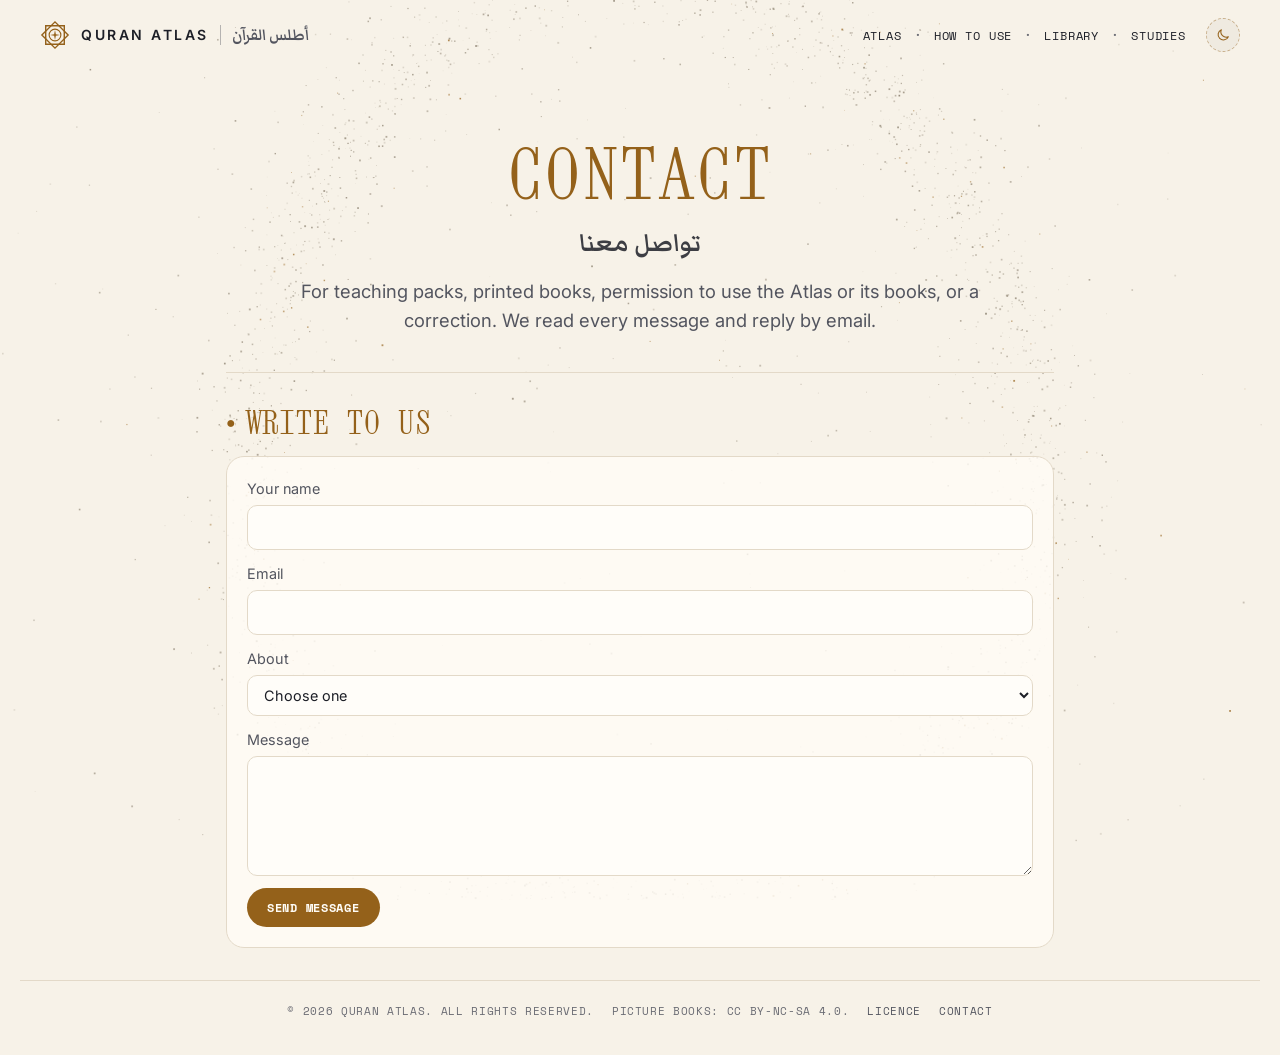
==== contact/index.html @ 5d920709 "Replace Support with Contact; add teaching packs to the Library - Remove the charity-style Support p" ====
<!doctype html>
<html lang="en">
<head>
<meta charset="utf-8">
<meta name="viewport" content="width=device-width,initial-scale=1,viewport-fit=cover">
<script>try{var t=localStorage.getItem('qa:theme');if(t==='light'||t==='dark')document.documentElement.dataset.theme=t}catch(e){}</script>
<meta name="theme-color" content="#f7f2e8" media="(prefers-color-scheme: light)">
<meta name="theme-color" content="#12141b" media="(prefers-color-scheme: dark)">
<link rel="icon" href="/favicon.ico" sizes="32x32">
<link rel="icon" href="/assets/icons/favicon.svg" type="image/svg+xml">
<link rel="apple-touch-icon" href="/assets/icons/apple-touch-icon.png">
<link rel="manifest" href="/site.webmanifest">
<style>
body{margin:0}img{max-width:100%}
</style>
<title>Contact · Quran Atlas</title>
<meta name="description" content="Contact the Quran Atlas about teaching packs, printed books or permission to use its work.">
<link rel="preconnect" href="https://fonts.googleapis.com">
<link rel="preconnect" href="https://fonts.gstatic.com" crossorigin>
<link rel="stylesheet" href="https://fonts.googleapis.com/css2?family=Xanh+Mono&family=Space+Mono:wght@400;700&family=Inter:wght@400;500;600&family=Amiri+Quran&family=Markazi+Text:wght@400;500;600;700&display=swap">
<link rel="stylesheet" href="https://api.fontshare.com/v2/css?f[]=general-sans@400,500,600&display=swap">
<style>
:root {
  --paper: var(--qa-bg); --leaf: var(--qa-surface); --ink: var(--qa-ink); --ink-2: var(--qa-ink2); --ink-3: var(--qa-ink3); --rule: var(--qa-line);
  --accent: var(--qa-accent); --chip: var(--qa-chip); --dark: var(--qa-plate); --dark-ink: var(--qa-plate-ink); --dark-ink-2: var(--qa-plate-ink-2); --mint: var(--qa-gilt);
  --f-display: "Xanh Mono", "Markazi Text", ui-monospace, monospace;
  --f-mono: "Space Mono", ui-monospace, Menlo, monospace;
  --f-ui: "General Sans", "Inter", system-ui, -apple-system, "Segoe UI", sans-serif;
  --f-ar: "Markazi Text", "Noto Naskh Arabic", "Geeza Pro", serif;
  --f-quran: "Amiri Quran", "Amiri", "Noto Naskh Arabic", serif;
}
* { box-sizing: border-box; }
html { -webkit-text-size-adjust: 100%; }
body { background: var(--paper); color: var(--ink); font-family: var(--f-ui); font-size: 1rem; line-height: 1.6; }
a { color: var(--accent); text-underline-offset: 2px; }
:focus-visible { outline: 2px solid var(--accent); outline-offset: 2px; }
.wrap { max-width: 860px; margin: 0 auto; padding: 0 max(16px, env(safe-area-inset-left, 0px)); }
h1, h2, h3 { font-family: var(--f-display); font-weight: 650; line-height: 1.1; margin: 0; letter-spacing: -.02em; text-wrap: balance; }
p { margin: 0; }
.hero { padding-block: 52px 30px; display: grid; gap: 12px; }
.hero h1 { font-size: clamp(2.4rem, 7vw, 3.5rem); letter-spacing: -.035em; font-weight: 700; }
.hero .ar { font-family: var(--f-ar); font-weight: 600; color: var(--accent); font-size: 2rem; line-height: 1.3; }
.lede { color: var(--ink-2); font-size: 1.15rem; max-width: 60ch; }
section { padding-block: 32px; border-top: 1px solid var(--rule); display: grid; gap: 16px; }
section > h2 { font-size: 1.85rem; }
.sub { color: var(--ink-2); max-width: 64ch; }
.cols { display: grid; grid-template-columns: repeat(auto-fit, minmax(240px, 1fr)); gap: 14px; }
.card { background: var(--leaf); border: 1px solid var(--rule); border-radius: 16px; padding: 20px; display: grid; gap: 6px; align-content: start; }
.card h3 { font-size: 1.25rem; }
.card p { color: var(--ink-2); }
.card.not { background: transparent; border-style: dashed; }
.steps { list-style: none; margin: 0; padding: 0; display: grid; gap: 14px; counter-reset: s; }
.steps li { display: grid; grid-template-columns: 2.2rem minmax(0, 1fr); gap: 14px; align-items: start; counter-increment: s; }
.steps li::before { content: counter(s); width: 2.2rem; height: 2.2rem; border-radius: 50%; display: grid; place-items: center; background: var(--ink); color: var(--paper); font-family: var(--f-display); font-weight: 600; font-size: 1rem; }
.steps b { display: block; font-size: 1.05rem; }
.steps span { color: var(--ink-2); }
.views { display: grid; border-top: 1px solid var(--rule); }
.view { display: grid; grid-template-columns: 9.5rem minmax(0, 1fr); gap: 4px 18px; padding: 16px 0; border-bottom: 1px solid var(--rule); }
.view .nm { display: grid; align-content: start; }
.view .nm a { font-family: var(--f-display); font-weight: 650; font-size: 1.2rem; line-height: 1.2; text-decoration: none; color: var(--ink); letter-spacing: -.01em; }
.view .nm a:hover { color: var(--accent); }
.view .nm .ar { font-family: var(--f-ar); color: var(--accent); font-size: 1.1rem; }
.view p { color: var(--ink-2); }
.view .try { margin-top: 4px; font-size: .9rem; color: var(--ink-3); }
.view .try b { color: var(--ink); font-weight: 600; }
@media (max-width: 560px) { .view { grid-template-columns: minmax(0, 1fr); } }
.plate { background: var(--dark); color: var(--dark-ink); border-radius: 20px; padding: 24px; display: grid; gap: 10px; align-content: start; }
.plate h3 { font-size: 1.4rem; }
.plate p { color: var(--dark-ink-2); }
.btns { display: flex; flex-wrap: wrap; gap: 10px; margin-top: 4px; }
.btn { display: inline-block; text-decoration: none; padding: 9px 16px; border-radius: 999px; font-weight: 600; font-size: .95rem; background: var(--mint); color: #0c0d0f; }
.btn.ghost { background: transparent; color: var(--dark-ink); border: 1px solid rgba(255, 255, 255, .22); }
.verse { background: var(--leaf); border: 1px solid var(--rule); border-radius: 16px; padding: 16px 18px; display: grid; gap: 6px; }
.verse .a { font-family: var(--f-quran); font-size: 1.5rem; line-height: 2; direction: rtl; text-align: right; }
.verse .e { color: var(--ink-2); }
.verse .r { font-size: .85rem; color: var(--ink-3); }
ul.plain { margin: 0; padding-inline-start: 1.2em; display: grid; gap: 8px; color: var(--ink-2); }
ul.plain b { color: var(--ink); }
footer { border-top: 1px solid var(--rule); padding-block: 22px 44px; color: var(--ink-3); font-size: .875rem; display: grid; gap: 6px; }

/* ---- byotone-inspired layer ---- */
body { background: transparent; }
h1, h2, h3, .view .nm a { font-family: var(--f-display); font-weight: 400; text-transform: uppercase; letter-spacing: .03em; }
.hero { text-align: center; justify-items: center; padding-block: 64px 36px; }
.hero h1 { color: var(--accent); font-weight: 400; letter-spacing: .04em; font-size: clamp(2.4rem, 7vw, 4.4rem); }
.hero .ar { color: var(--ink); opacity: .85; }
section > h2 { color: var(--accent); font-size: 2rem; }
section > h2::before { content: "● "; font-size: .5em; vertical-align: .35em; }
.card, .verse { background: var(--qa-card); border-radius: 18px; }
.card.not { background: transparent; border-style: dashed; }
.steps li::before { background: transparent; border: 1px solid var(--accent); color: var(--accent); font-family: var(--f-display); }
.plate { border: 1px solid var(--rule); }
.btn { font-family: var(--f-mono); font-size: .75rem; font-weight: 700; letter-spacing: .06em; text-transform: uppercase; background: var(--mint); color: var(--qa-plate); }
.btn.ghost { background: rgba(236, 231, 220, .05); color: var(--mint); border: 1px dashed rgba(233, 196, 127, .4); }
.view .try b { font-family: var(--f-mono); text-transform: uppercase; font-size: .75rem; letter-spacing: .06em; color: var(--accent); }
footer { font-size: .8rem; }

:is(h1, h2, h3, .ct, .vtitle, .sub, .mast-title)[lang="ar"], :is(h1, h2, h3) [lang="ar"] { font-family: var(--f-ar); text-transform: none; letter-spacing: 0; }
.form { display: grid; gap: 12px; }
.form label { display: grid; gap: 5px; font-size: .9rem; color: var(--ink-2); }
.form input, .form select, .form textarea { font: inherit; color: var(--ink); background: var(--qa-field); border: 1px solid var(--rule); border-radius: 10px; padding: 10px 12px; width: 100%; min-width: 0; }
.form textarea { min-height: 120px; resize: vertical; }
.form :focus { outline: 2px solid var(--accent); outline-offset: 0; }
.form .send { justify-self: start; font-family: var(--f-mono); font-size: .75rem; font-weight: 700; letter-spacing: .06em; text-transform: uppercase; background: var(--accent); color: var(--qa-on-accent); border: 0; border-radius: 999px; padding: 11px 20px; cursor: pointer; }
.hp { position: absolute !important; left: -10000px; width: 1px; height: 1px; overflow: hidden; }
.sent { border: 1px dashed var(--qa-accent-line); background: var(--qa-accent-tint); border-radius: 12px; padding: 12px 14px; }
.sent b { color: var(--accent); }
.card .tag { font-family: var(--f-mono); font-size: .6875rem; letter-spacing: .08em; text-transform: uppercase; color: var(--accent); }
#contact { scroll-margin-top: 20px; }
</style>
<link rel="stylesheet" href="../assets/site.css">
<script src="../assets/site.js" defer></script>
</head>
<body>
<nav class="qa-nav" aria-label="Site"><div class="qa-nav-in"><a class="qa-brand" href="../" aria-label="Quran Atlas, home"><svg class="qa-mark" viewBox="0 0 64 64" fill="none" stroke="currentColor" aria-hidden="true"><path d="M32.00 4.00L60.00 32.00L32.00 60.00L4.00 32.00Z" stroke-width="3.0"/><path d="M51.80 12.20L51.80 51.80L12.20 51.80L12.20 12.20Z" stroke-width="3.0"/><circle cx="32" cy="32" r="12.5" stroke-width="2.4"/><path d="M32.00 21.50L33.84 30.16L42.50 32.00L33.84 33.84L32.00 42.50L30.16 33.84L21.50 32.00L30.16 30.16Z" fill="currentColor" stroke="none"/></svg><span class="qa-word" data-ar="أطلس القرآن">Quran Atlas</span><span class="qa-word-ar" lang="ar">أطلس القرآن</span></a><ul class="qa-links"><li><a href="../" data-ar="الأطلس">Atlas</a></li><li><a href="../guide/" data-ar="كيف تستخدمه">How to use</a></li><li><a href="../library/" data-ar="المكتبة">Library</a></li><li><a href="../studies/" data-ar="الدراسات">Studies</a></li></ul><button class="qa-theme" type="button" aria-label="Switch to night mode"><svg class="i-moon" viewBox="0 0 24 24" fill="none" stroke="currentColor" stroke-width="1.6" stroke-linecap="round" stroke-linejoin="round" aria-hidden="true"><path d="M20 14.5A8 8 0 0 1 9.5 4a8 8 0 1 0 10.5 10.5Z"/></svg><svg class="i-sun" viewBox="0 0 24 24" fill="none" stroke="currentColor" stroke-width="1.6" stroke-linecap="round" aria-hidden="true"><circle cx="12" cy="12" r="4.2"/><path d="M12 2.5v2.2M12 19.3v2.2M2.5 12h2.2M19.3 12h2.2M5.3 5.3l1.6 1.6M17.1 17.1l1.6 1.6M5.3 18.7l1.6-1.6M17.1 6.9l1.6-1.6"/></svg></button></div></nav>

<div class="wrap">
  <header class="hero">
    <h1>Contact</h1>
    <div class="ar" lang="ar" dir="rtl">تواصل معنا</div>
    <p class="lede">For teaching packs, printed books, permission to use the Atlas or its books, or a correction. We read every message and reply by email.</p>
  </header>
  <section aria-labelledby="contact">
    <h2 id="contact">Write to us</h2>
    <div class="card">
      <div class="sent" id="c-sent" role="status" hidden><b>Thank you.</b> Your message has been sent. We will reply soon.</div>
      <form class="form" id="c-form" action="https://formsubmit.co/haseem.n.9@gmail.com" method="POST">
        <label for="c-name">Your name<input id="c-name" name="name" autocomplete="name" required></label>
        <label for="c-email">Email<input id="c-email" name="email" type="email" autocomplete="email" required></label>
        <label for="c-topic">About<select id="c-topic" name="topic" required>
          <option value="">Choose one</option>
          <option>Teaching packs</option><option>Printed books</option><option>Permission to use the Atlas or the books</option>
          <option>A correction</option><option>Something else</option>
        </select></label>
        <label for="c-msg">Message<textarea id="c-msg" name="message" required></textarea></label>
        <input type="hidden" name="_subject" value="Quran Atlas: message">
        <input type="hidden" name="_template" value="table">
        <input type="hidden" name="_captcha" value="false">
        <input type="hidden" name="_next" id="c-next" value="https://thequranatlas.com/contact/?sent=1#contact">
        <input type="text" name="_honey" class="hp" tabindex="-1" autocomplete="off" aria-hidden="true">
        <button class="send" type="submit">Send message</button>
      </form>
    </div>
  </section>
</div>
<script>
(function () {
  var q = new URLSearchParams(location.search);
  document.getElementById('c-form').addEventListener('submit', function () { document.getElementById('c-next').value = location.origin + location.pathname + '?sent=1#contact'; });
  if (q.has('sent')) { document.getElementById('c-sent').hidden = false; history.replaceState(null, '', location.pathname + location.hash); }
  var t = q.get('topic'); if (t) { var s = document.getElementById('c-topic'); for (var o of s.options) if (o.text === t) s.value = t; }
})();
</script>
<footer class="qa-legal"><span>© 2026 Quran Atlas. All rights reserved.</span><span>Picture books: CC BY-NC-SA 4.0.</span><a href="../licence/">Licence</a><a href="../contact/">Contact</a></footer>
</body>
</html>
---- assets/site.css ----
/* Quran Atlas: the shared look for every page.
   Night: blue-black paper with a soft luminous gold. Day: warm paper with deep amber.
   A typewriter serif for display, monospace capitals for labels, a slow particle ring
   behind the page. Every colour on the site comes from the --qa-* tokens below, so the
   palette can be changed here in one place. Pages map their own token names onto these. */

/* ---------- day (default) ---------- */
:root {
  color-scheme: light;
  --qa-bg: #f7f2e8; --qa-surface: #fffcf6; --qa-raised: #f1e9da; --qa-field: #fffdf9;
  --qa-ink: #1d1f27; --qa-ink2: #53555f; --qa-ink3: #6a6b73; --qa-line: #e3d9c8;
  --qa-accent: #94611a; --qa-accent-hi: #7a4f12; --qa-on-accent: #fffcf6; --qa-accent-2: #2f4c9e;
  --qa-accent-tint: rgba(148, 97, 26, .08); --qa-accent-line: rgba(148, 97, 26, .42); --qa-accent-line-hi: rgba(148, 97, 26, .7);
  --qa-glow: rgba(148, 97, 26, .22); --qa-chip: rgba(29, 31, 39, .05); --qa-chip-soft: rgba(29, 31, 39, .035);
  --qa-glass: rgba(247, 242, 232, .86); --qa-card: rgba(255, 252, 246, .82); --qa-sheet: #fffcf6;
  --qa-tile-off: #ebe2d2; --qa-mec: #d8d0c1; --qa-med: #94611a;
  --qa-danger: #b23a2e;
  --qa-seq-0: #f3e7cf; --qa-seq-1: #e9d4a9; --qa-seq-2: #dcbd85; --qa-seq-3: #cda563; --qa-seq-4: #bb8c45; --qa-seq-5: #a4732e; --qa-seq-6: #87591b; --qa-seq-7: #683f0c;
  --qa-c1: #2a6fd0; --qa-c2: #d9622b; --qa-c3: #178f66; --qa-c4: #c48a00; --qa-c5: #c95b8c; --qa-c6: #4d8a1f; --qa-c7: #6250d6; --qa-c8: #cf3f3e;
  --qa-scrim: rgba(29, 31, 39, .38); --qa-lift: 0 -10px 40px rgba(29, 31, 39, .16);
  --qa-particle: 74, 60, 38; --qa-particle-alpha: .55; --qa-particle-accent: 148, 97, 26;
  /* the plates in Studies keep one look in both modes */
  --qa-plate: #1a1d26; --qa-plate-2: #222632; --qa-plate-edge: #313645; --qa-plate-ink: #ece7dc; --qa-plate-ink-2: #b5b1a7; --qa-plate-ink-3: #8d8a83;
  --qa-gilt: #e9c47f; --qa-gilt-2: #b48d4c; --qa-gilt-3: #5f4a28;
  --qa-band: #12141b; --qa-band-ink: #ece7dc; --qa-band-muted: #b5b1a7; --qa-band-accent: #e9c47f;
  --qa-mono: "Space Mono", ui-monospace, "SFMono-Regular", Menlo, monospace;
  --qa-type: "Xanh Mono", "Space Mono", ui-monospace, monospace;
  --qa-sans: "General Sans", "Inter", system-ui, -apple-system, "Segoe UI", sans-serif;
}

/* ---------- night ---------- */
@media (prefers-color-scheme: dark) {
  :root:not([data-theme="light"]) {
    color-scheme: dark;
    --qa-bg: #12141b; --qa-surface: #1a1d26; --qa-raised: #212531; --qa-field: #1d212b;
    --qa-ink: #ece7dc; --qa-ink2: #b5b1a7; --qa-ink3: #8d8a83; --qa-line: #2a2e3a;
    --qa-accent: #e9c47f; --qa-accent-hi: #f4d9a3; --qa-on-accent: #12141b; --qa-accent-2: #93acf5;
    --qa-accent-tint: rgba(233, 196, 127, .08); --qa-accent-line: rgba(233, 196, 127, .38); --qa-accent-line-hi: rgba(233, 196, 127, .65);
    --qa-glow: rgba(233, 196, 127, .42); --qa-chip: rgba(236, 231, 220, .06); --qa-chip-soft: rgba(236, 231, 220, .04);
    --qa-glass: rgba(18, 20, 27, .84); --qa-card: rgba(26, 29, 38, .8); --qa-sheet: #1a1d26;
    --qa-tile-off: #232733; --qa-mec: #363b4a; --qa-med: #e9c47f;
    --qa-danger: #f08a7e;
    --qa-seq-0: #2a2619; --qa-seq-1: #3b3320; --qa-seq-2: #52452a; --qa-seq-3: #6b5833; --qa-seq-4: #876e3f; --qa-seq-5: #a6874f; --qa-seq-6: #c8a565; --qa-seq-7: #ecca86;
    --qa-c1: #6e9ffb; --qa-c2: #f08a5d; --qa-c3: #4fd19a; --qa-c4: #f0c24f; --qa-c5: #f08fbd; --qa-c6: #93d66b; --qa-c7: #ad9bff; --qa-c8: #f07272;
    --qa-scrim: rgba(0, 0, 0, .6); --qa-lift: 0 -10px 40px rgba(0, 0, 0, .55);
    --qa-particle: 236, 231, 220; --qa-particle-alpha: 1; --qa-particle-accent: 233, 196, 127;
    --qa-band: transparent;
  }
}
:root[data-theme="dark"] {
  color-scheme: dark;
  --qa-bg: #12141b; --qa-surface: #1a1d26; --qa-raised: #212531; --qa-field: #1d212b;
  --qa-ink: #ece7dc; --qa-ink2: #b5b1a7; --qa-ink3: #8d8a83; --qa-line: #2a2e3a;
  --qa-accent: #e9c47f; --qa-accent-hi: #f4d9a3; --qa-on-accent: #12141b; --qa-accent-2: #93acf5;
  --qa-accent-tint: rgba(233, 196, 127, .08); --qa-accent-line: rgba(233, 196, 127, .38); --qa-accent-line-hi: rgba(233, 196, 127, .65);
  --qa-glow: rgba(233, 196, 127, .42); --qa-chip: rgba(236, 231, 220, .06); --qa-chip-soft: rgba(236, 231, 220, .04);
  --qa-glass: rgba(18, 20, 27, .84); --qa-card: rgba(26, 29, 38, .8); --qa-sheet: #1a1d26;
  --qa-tile-off: #232733; --qa-mec: #363b4a; --qa-med: #e9c47f;
  --qa-danger: #f08a7e;
  --qa-seq-0: #2a2619; --qa-seq-1: #3b3320; --qa-seq-2: #52452a; --qa-seq-3: #6b5833; --qa-seq-4: #876e3f; --qa-seq-5: #a6874f; --qa-seq-6: #c8a565; --qa-seq-7: #ecca86;
  --qa-c1: #6e9ffb; --qa-c2: #f08a5d; --qa-c3: #4fd19a; --qa-c4: #f0c24f; --qa-c5: #f08fbd; --qa-c6: #93d66b; --qa-c7: #ad9bff; --qa-c8: #f07272;
  --qa-scrim: rgba(0, 0, 0, .6); --qa-lift: 0 -10px 40px rgba(0, 0, 0, .55);
  --qa-particle: 236, 231, 220; --qa-particle-alpha: 1; --qa-particle-accent: 233, 196, 127;
  --qa-band: transparent;
}

html { background: var(--qa-bg); }
html body { background: transparent; }
#qa-field { position: fixed; inset: 0; width: 100%; height: 100%; z-index: -1; pointer-events: none; display: block; }
::selection { background: var(--qa-accent); color: var(--qa-on-accent); }

/* ---------- site nav ---------- */
.qa-nav { background: transparent; color: var(--qa-ink); font-family: var(--qa-mono); position: relative; z-index: 11; }
.qa-nav.inset { margin-inline: calc(-1 * max(16px, env(safe-area-inset-left, 0px))); }
.qa-nav-in { max-width: 1240px; margin: 0 auto; display: flex; align-items: center; gap: 10px 18px; flex-wrap: wrap; padding: 18px max(20px, env(safe-area-inset-left, 0px)); }
.qa-brand { display: flex; align-items: center; gap: 11px; color: var(--qa-ink); text-decoration: none; margin-inline-end: auto; line-height: 1; }
.qa-brand .qa-mark { width: 30px; height: 30px; color: var(--qa-accent); flex: none; transition: transform .6s cubic-bezier(.2, .7, .2, 1); }
.qa-brand:hover .qa-mark { transform: rotate(45deg); }
.qa-word { font-family: var(--qa-sans); font-weight: 600; font-size: .875rem; letter-spacing: .18em; text-transform: uppercase; }
.qa-word-ar { display: flex; align-items: center; gap: 11px; font-family: "Markazi Text", serif; font-weight: 600; font-size: 1.25rem; letter-spacing: 0; color: var(--qa-ink2); }
.qa-word-ar::before { content: ""; width: 1px; height: 20px; background: currentColor; opacity: .4; }
.qa-links { display: flex; gap: 0; flex-wrap: wrap; margin: 0; padding: 0; list-style: none; align-items: center; }
.qa-links li + li::before { content: "·"; color: var(--qa-ink3); padding-inline: 9px; }
.qa-links a { color: var(--qa-ink); text-decoration: none; font-size: .75rem; letter-spacing: .07em; text-transform: uppercase; padding: 6px 2px; white-space: nowrap; transition: color .15s; }
.qa-links a:hover { color: var(--qa-accent); }
.qa-links a[aria-current="page"] { color: var(--qa-accent); }
.qa-links a[aria-current="page"]::before { content: "● "; font-size: .6rem; vertical-align: 1px; }
.qa-theme { display: inline-grid; place-items: center; width: 34px; height: 34px; border-radius: 50%; border: 1px dashed var(--qa-accent-line); background: var(--qa-chip-soft); color: var(--qa-accent); cursor: pointer; padding: 0; transition: background .15s, border-color .15s; }
.qa-theme:hover { background: var(--qa-accent-tint); border-color: var(--qa-accent); }
.qa-theme svg { width: 16px; height: 16px; }
.qa-theme .i-sun { display: none; }
:root[data-theme="dark"] .qa-theme .i-sun { display: block; }
:root[data-theme="dark"] .qa-theme .i-moon { display: none; }
@media (prefers-color-scheme: dark) { :root:not([data-theme="light"]) .qa-theme .i-sun { display: block; } :root:not([data-theme="light"]) .qa-theme .i-moon { display: none; } }
.qa-links a:focus-visible, .qa-brand:focus-visible, .qa-theme:focus-visible { outline: 1px dashed var(--qa-accent); outline-offset: 4px; }
html[lang="ar"] :is(.qa-links a, .qa-pill, .qa-label) { font-family: var(--qa-sans), "Markazi Text", sans-serif; letter-spacing: 0; text-transform: none; font-size: .9rem; }
html[lang="ar"] .qa-word { font-family: "Markazi Text", serif; letter-spacing: 0; font-size: 1.3rem; }
html[lang="ar"] .qa-word-ar { display: none; }
@media (max-width: 900px) { .qa-word-ar { display: none; } }
@media (max-width: 600px) {
  .qa-nav-in { padding-block: 14px 10px; }
  .qa-brand { order: 0; }
  .qa-theme { order: 1; width: 32px; height: 32px; }
  .qa-links { order: 2; width: 100%; justify-content: center; }
  .qa-links li + li::before { padding-inline: 6px; }
}

/* ---------- shared bits ---------- */
.qa-pill { display: inline-flex; align-items: center; gap: 10px; font-family: var(--qa-mono); font-size: .75rem; font-weight: 700; letter-spacing: .06em; text-transform: uppercase; color: var(--qa-accent); text-decoration: none; background: var(--qa-chip-soft); border: 1px dashed var(--qa-accent-line); border-radius: 999px; padding: 9px 16px; cursor: pointer; transition: background .15s, border-color .15s; }
.qa-pill:hover { background: var(--qa-accent-tint); border-color: var(--qa-accent); }
.qa-pill::before { content: ""; width: 7px; height: 7px; border-radius: 50%; background: currentColor; box-shadow: 0 0 10px currentColor; flex: none; }
.qa-label { font-family: var(--qa-mono); font-size: .6875rem; letter-spacing: .08em; text-transform: uppercase; color: var(--qa-ink2); }
.qa-label::before { content: "● "; color: var(--qa-accent); font-size: .55rem; vertical-align: 1px; }
.qa-dial { transform-box: view-box; transform-origin: 50% 50%; animation: qa-turn 240s linear infinite; }
@keyframes qa-turn { to { transform: rotate(360deg); } }
@media (prefers-reduced-motion: reduce) { .qa-pill, .qa-theme, .qa-brand .qa-mark { transition: none; } .qa-dial { animation: none; } }

/* ---------- copyright line at the foot of every page ---------- */
.qa-legal { max-width: 1240px; margin: 0 auto; display: flex; flex-wrap: wrap; gap: 6px 18px; justify-content: center; padding: 22px max(20px, env(safe-area-inset-left, 0px)) 34px; border-top: 1px solid var(--qa-line); font-family: var(--qa-mono); font-size: .6875rem; letter-spacing: .06em; text-transform: uppercase; color: var(--qa-ink3); }
.qa-legal a { color: var(--qa-ink2); text-decoration: none; }
.qa-legal a:hover { color: var(--qa-accent); }
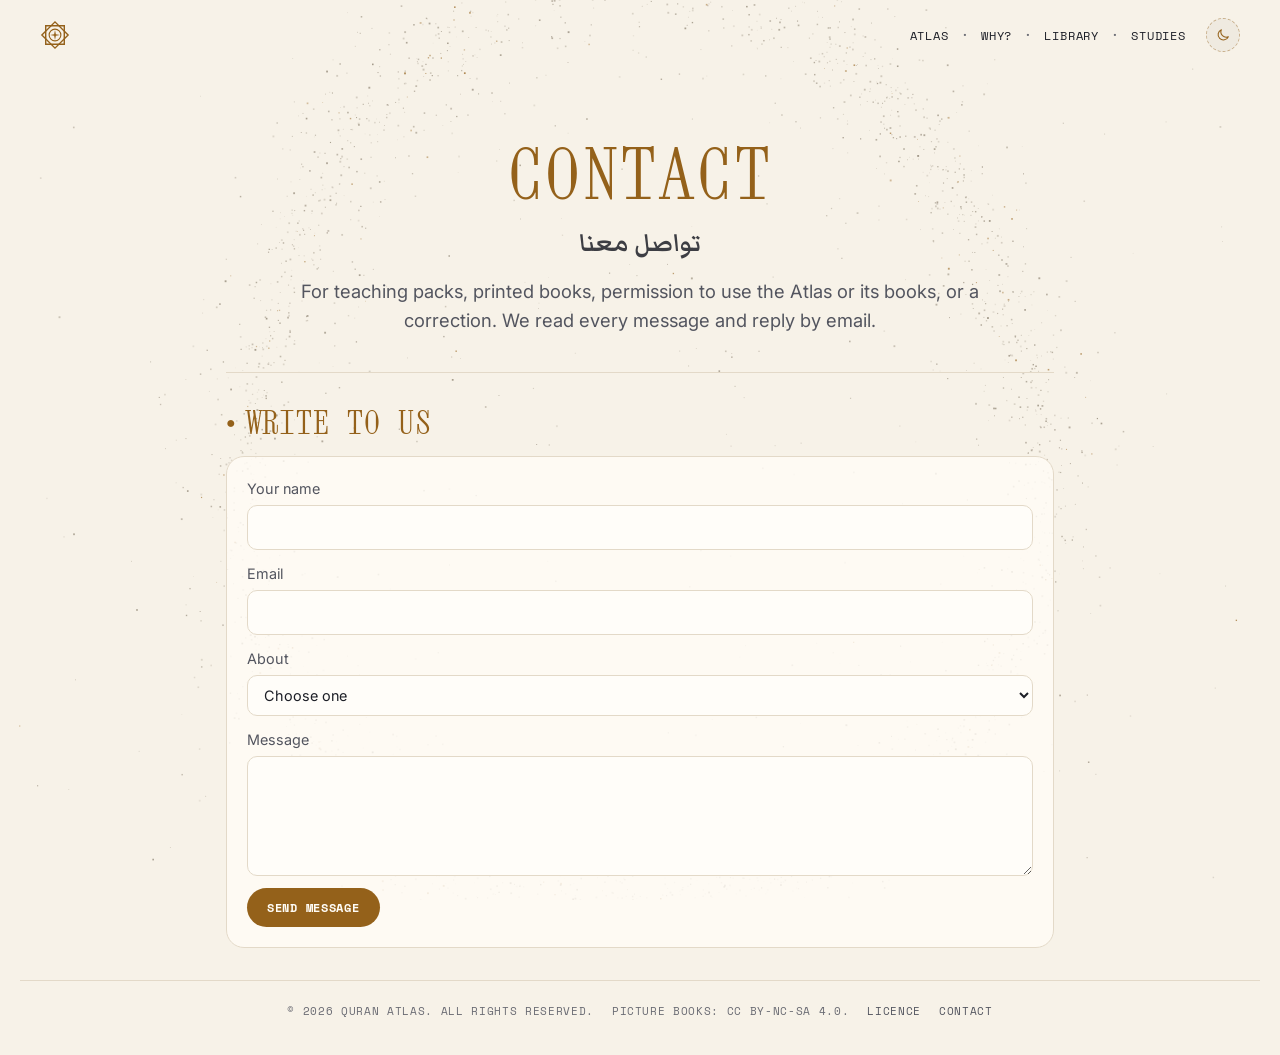
==== commit 6df75fb6: "Replace How to use with a Why? essay page; new tagline; slimmer nav - Nav: drop the "Quran Atlas" wo" ====
--- a/contact/index.html
+++ b/contact/index.html
@@ -112,7 +112,7 @@
 <script src="../assets/site.js" defer></script>
 </head>
 <body>
-<nav class="qa-nav" aria-label="Site"><div class="qa-nav-in"><a class="qa-brand" href="../" aria-label="Quran Atlas, home"><svg class="qa-mark" viewBox="0 0 64 64" fill="none" stroke="currentColor" aria-hidden="true"><path d="M32.00 4.00L60.00 32.00L32.00 60.00L4.00 32.00Z" stroke-width="3.0"/><path d="M51.80 12.20L51.80 51.80L12.20 51.80L12.20 12.20Z" stroke-width="3.0"/><circle cx="32" cy="32" r="12.5" stroke-width="2.4"/><path d="M32.00 21.50L33.84 30.16L42.50 32.00L33.84 33.84L32.00 42.50L30.16 33.84L21.50 32.00L30.16 30.16Z" fill="currentColor" stroke="none"/></svg><span class="qa-word" data-ar="أطلس القرآن">Quran Atlas</span><span class="qa-word-ar" lang="ar">أطلس القرآن</span></a><ul class="qa-links"><li><a href="../" data-ar="الأطلس">Atlas</a></li><li><a href="../guide/" data-ar="كيف تستخدمه">How to use</a></li><li><a href="../library/" data-ar="المكتبة">Library</a></li><li><a href="../studies/" data-ar="الدراسات">Studies</a></li></ul><button class="qa-theme" type="button" aria-label="Switch to night mode"><svg class="i-moon" viewBox="0 0 24 24" fill="none" stroke="currentColor" stroke-width="1.6" stroke-linecap="round" stroke-linejoin="round" aria-hidden="true"><path d="M20 14.5A8 8 0 0 1 9.5 4a8 8 0 1 0 10.5 10.5Z"/></svg><svg class="i-sun" viewBox="0 0 24 24" fill="none" stroke="currentColor" stroke-width="1.6" stroke-linecap="round" aria-hidden="true"><circle cx="12" cy="12" r="4.2"/><path d="M12 2.5v2.2M12 19.3v2.2M2.5 12h2.2M19.3 12h2.2M5.3 5.3l1.6 1.6M17.1 17.1l1.6 1.6M5.3 18.7l1.6-1.6M17.1 6.9l1.6-1.6"/></svg></button></div></nav>
+<nav class="qa-nav" aria-label="Site"><div class="qa-nav-in"><a class="qa-brand" href="../" aria-label="Quran Atlas, home"><svg class="qa-mark" viewBox="0 0 64 64" fill="none" stroke="currentColor" aria-hidden="true"><path d="M32.00 4.00L60.00 32.00L32.00 60.00L4.00 32.00Z" stroke-width="3.0"/><path d="M51.80 12.20L51.80 51.80L12.20 51.80L12.20 12.20Z" stroke-width="3.0"/><circle cx="32" cy="32" r="12.5" stroke-width="2.4"/><path d="M32.00 21.50L33.84 30.16L42.50 32.00L33.84 33.84L32.00 42.50L30.16 33.84L21.50 32.00L30.16 30.16Z" fill="currentColor" stroke="none"/></svg></a><ul class="qa-links"><li><a href="../" data-ar="الأطلس">Atlas</a></li><li><a href="../why/" data-ar="لماذا؟">Why?</a></li><li><a href="../library/" data-ar="المكتبة">Library</a></li><li><a href="../studies/" data-ar="الدراسات">Studies</a></li></ul><button class="qa-theme" type="button" aria-label="Switch to night mode"><svg class="i-moon" viewBox="0 0 24 24" fill="none" stroke="currentColor" stroke-width="1.6" stroke-linecap="round" stroke-linejoin="round" aria-hidden="true"><path d="M20 14.5A8 8 0 0 1 9.5 4a8 8 0 1 0 10.5 10.5Z"/></svg><svg class="i-sun" viewBox="0 0 24 24" fill="none" stroke="currentColor" stroke-width="1.6" stroke-linecap="round" aria-hidden="true"><circle cx="12" cy="12" r="4.2"/><path d="M12 2.5v2.2M12 19.3v2.2M2.5 12h2.2M19.3 12h2.2M5.3 5.3l1.6 1.6M17.1 17.1l1.6 1.6M5.3 18.7l1.6-1.6M17.1 6.9l1.6-1.6"/></svg></button></div></nav>
 
 <div class="wrap">
   <header class="hero">
--- a/assets/site.css
+++ b/assets/site.css
@@ -76,9 +76,6 @@
 .qa-brand { display: flex; align-items: center; gap: 11px; color: var(--qa-ink); text-decoration: none; margin-inline-end: auto; line-height: 1; }
 .qa-brand .qa-mark { width: 30px; height: 30px; color: var(--qa-accent); flex: none; transition: transform .6s cubic-bezier(.2, .7, .2, 1); }
 .qa-brand:hover .qa-mark { transform: rotate(45deg); }
-.qa-word { font-family: var(--qa-sans); font-weight: 600; font-size: .875rem; letter-spacing: .18em; text-transform: uppercase; }
-.qa-word-ar { display: flex; align-items: center; gap: 11px; font-family: "Markazi Text", serif; font-weight: 600; font-size: 1.25rem; letter-spacing: 0; color: var(--qa-ink2); }
-.qa-word-ar::before { content: ""; width: 1px; height: 20px; background: currentColor; opacity: .4; }
 .qa-links { display: flex; gap: 0; flex-wrap: wrap; margin: 0; padding: 0; list-style: none; align-items: center; }
 .qa-links li + li::before { content: "·"; color: var(--qa-ink3); padding-inline: 9px; }
 .qa-links a { color: var(--qa-ink); text-decoration: none; font-size: .75rem; letter-spacing: .07em; text-transform: uppercase; padding: 6px 2px; white-space: nowrap; transition: color .15s; }
@@ -94,9 +91,6 @@
 @media (prefers-color-scheme: dark) { :root:not([data-theme="light"]) .qa-theme .i-sun { display: block; } :root:not([data-theme="light"]) .qa-theme .i-moon { display: none; } }
 .qa-links a:focus-visible, .qa-brand:focus-visible, .qa-theme:focus-visible { outline: 1px dashed var(--qa-accent); outline-offset: 4px; }
 html[lang="ar"] :is(.qa-links a, .qa-pill, .qa-label) { font-family: var(--qa-sans), "Markazi Text", sans-serif; letter-spacing: 0; text-transform: none; font-size: .9rem; }
-html[lang="ar"] .qa-word { font-family: "Markazi Text", serif; letter-spacing: 0; font-size: 1.3rem; }
-html[lang="ar"] .qa-word-ar { display: none; }
-@media (max-width: 900px) { .qa-word-ar { display: none; } }
 @media (max-width: 600px) {
   .qa-nav-in { padding-block: 14px 10px; }
   .qa-brand { order: 0; }
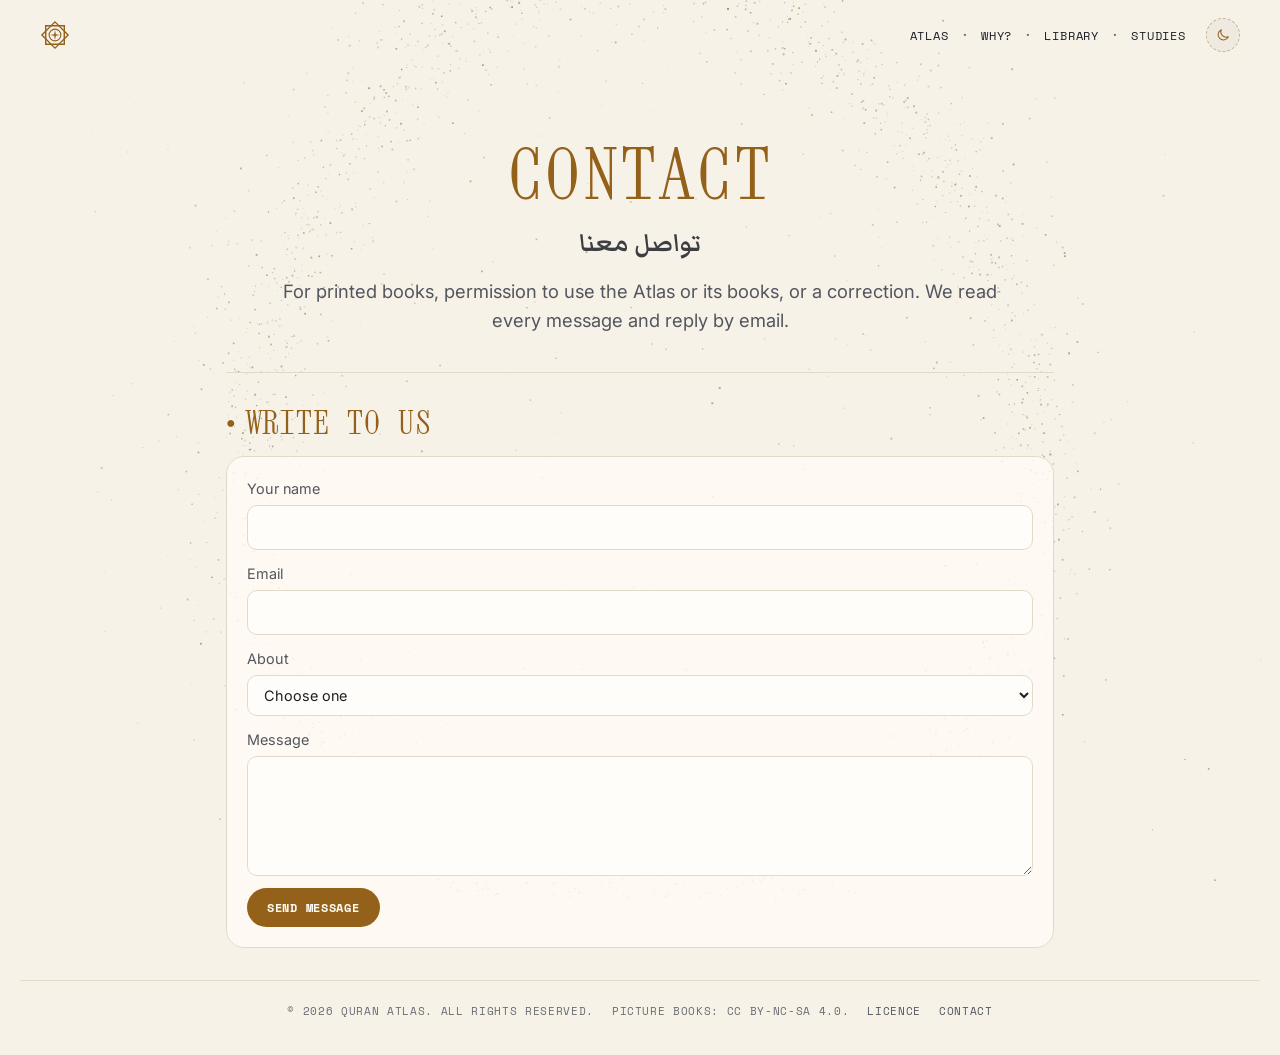
==== commit 007a64e7: "Rebuild the picture books; Library and Contact tidy-up; a new revelation study - Books: remove the "" ====
--- a/contact/index.html
+++ b/contact/index.html
@@ -14,7 +14,7 @@
 body{margin:0}img{max-width:100%}
 </style>
 <title>Contact · Quran Atlas</title>
-<meta name="description" content="Contact the Quran Atlas about teaching packs, printed books or permission to use its work.">
+<meta name="description" content="Contact the Quran Atlas about printed books, permission to use its work, or a correction.">
 <link rel="preconnect" href="https://fonts.googleapis.com">
 <link rel="preconnect" href="https://fonts.gstatic.com" crossorigin>
 <link rel="stylesheet" href="https://fonts.googleapis.com/css2?family=Xanh+Mono&family=Space+Mono:wght@400;700&family=Inter:wght@400;500;600&family=Amiri+Quran&family=Markazi+Text:wght@400;500;600;700&display=swap">
@@ -118,7 +118,7 @@
   <header class="hero">
     <h1>Contact</h1>
     <div class="ar" lang="ar" dir="rtl">تواصل معنا</div>
-    <p class="lede">For teaching packs, printed books, permission to use the Atlas or its books, or a correction. We read every message and reply by email.</p>
+    <p class="lede">For printed books, permission to use the Atlas or its books, or a correction. We read every message and reply by email.</p>
   </header>
   <section aria-labelledby="contact">
     <h2 id="contact">Write to us</h2>
@@ -129,7 +129,7 @@
         <label for="c-email">Email<input id="c-email" name="email" type="email" autocomplete="email" required></label>
         <label for="c-topic">About<select id="c-topic" name="topic" required>
           <option value="">Choose one</option>
-          <option>Teaching packs</option><option>Printed books</option><option>Permission to use the Atlas or the books</option>
+          <option>Printed books</option><option>Permission to use the Atlas or the books</option>
           <option>A correction</option><option>Something else</option>
         </select></label>
         <label for="c-msg">Message<textarea id="c-msg" name="message" required></textarea></label>
